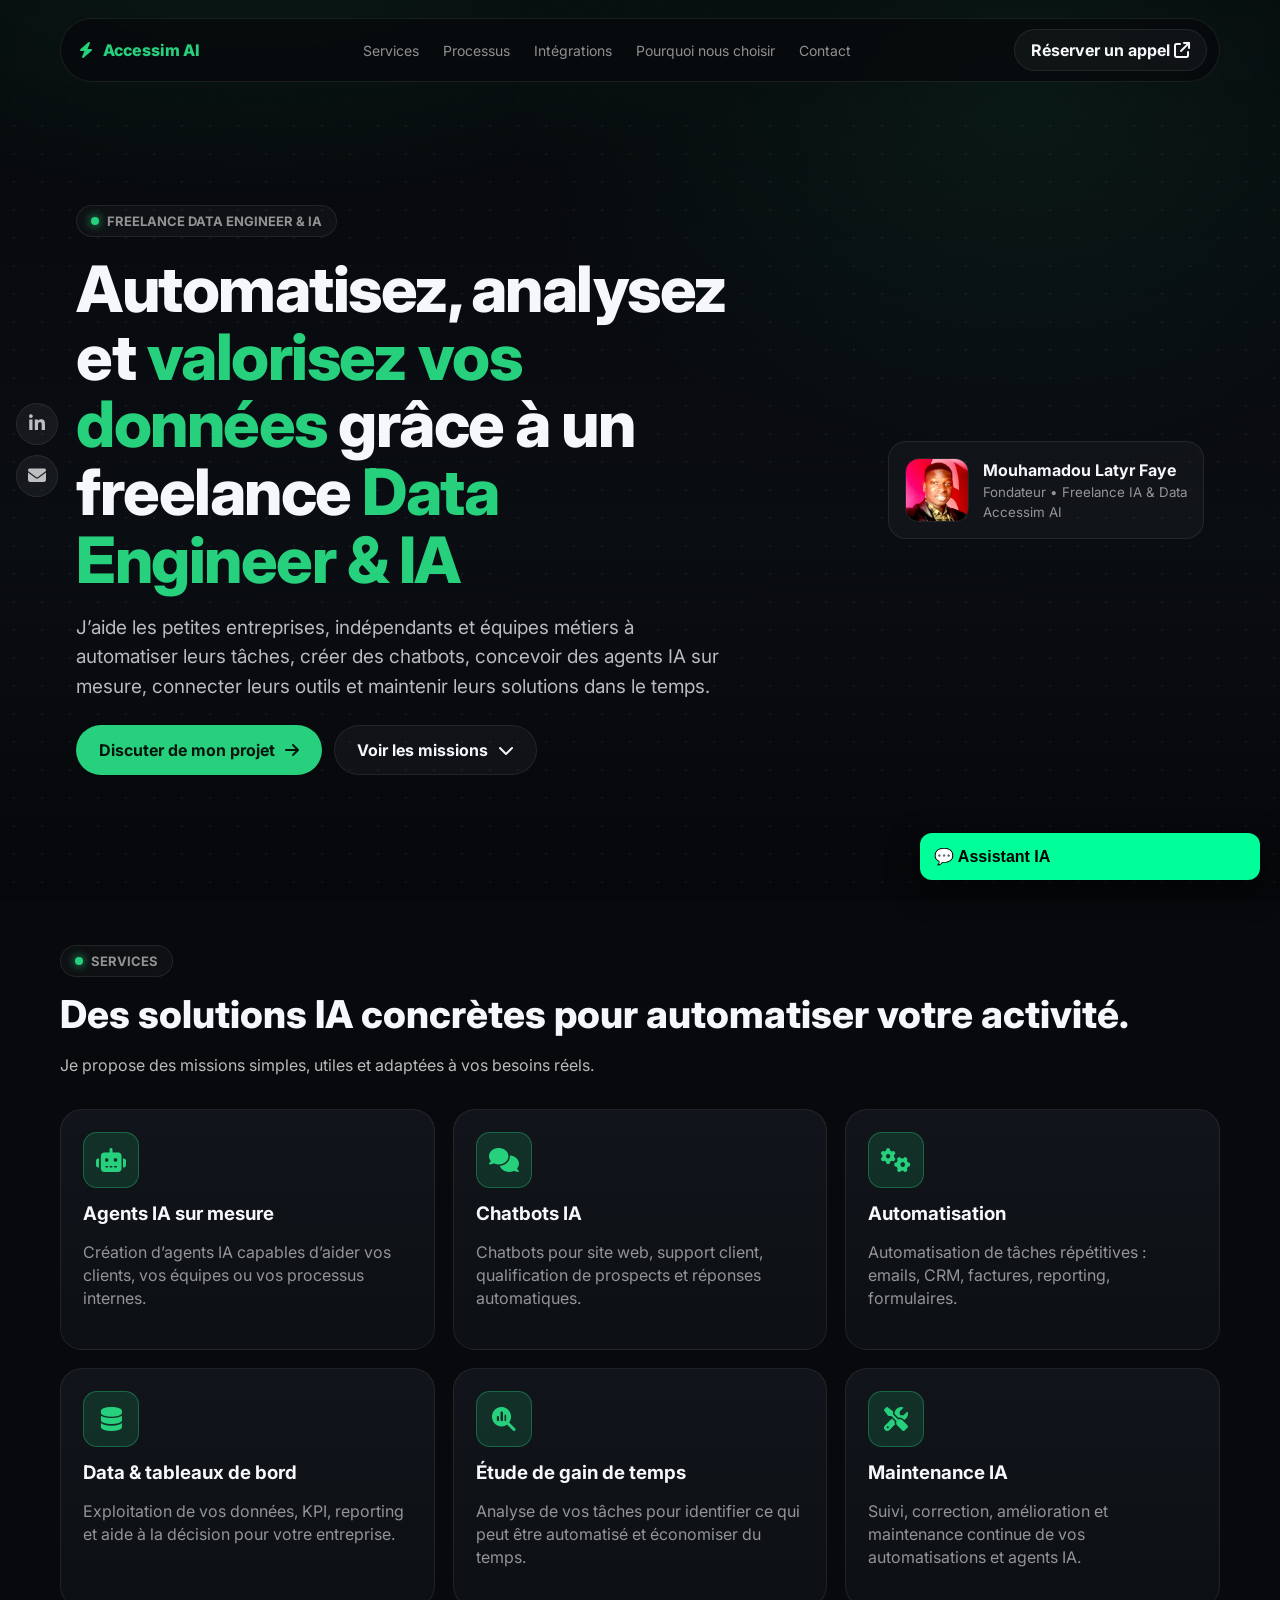
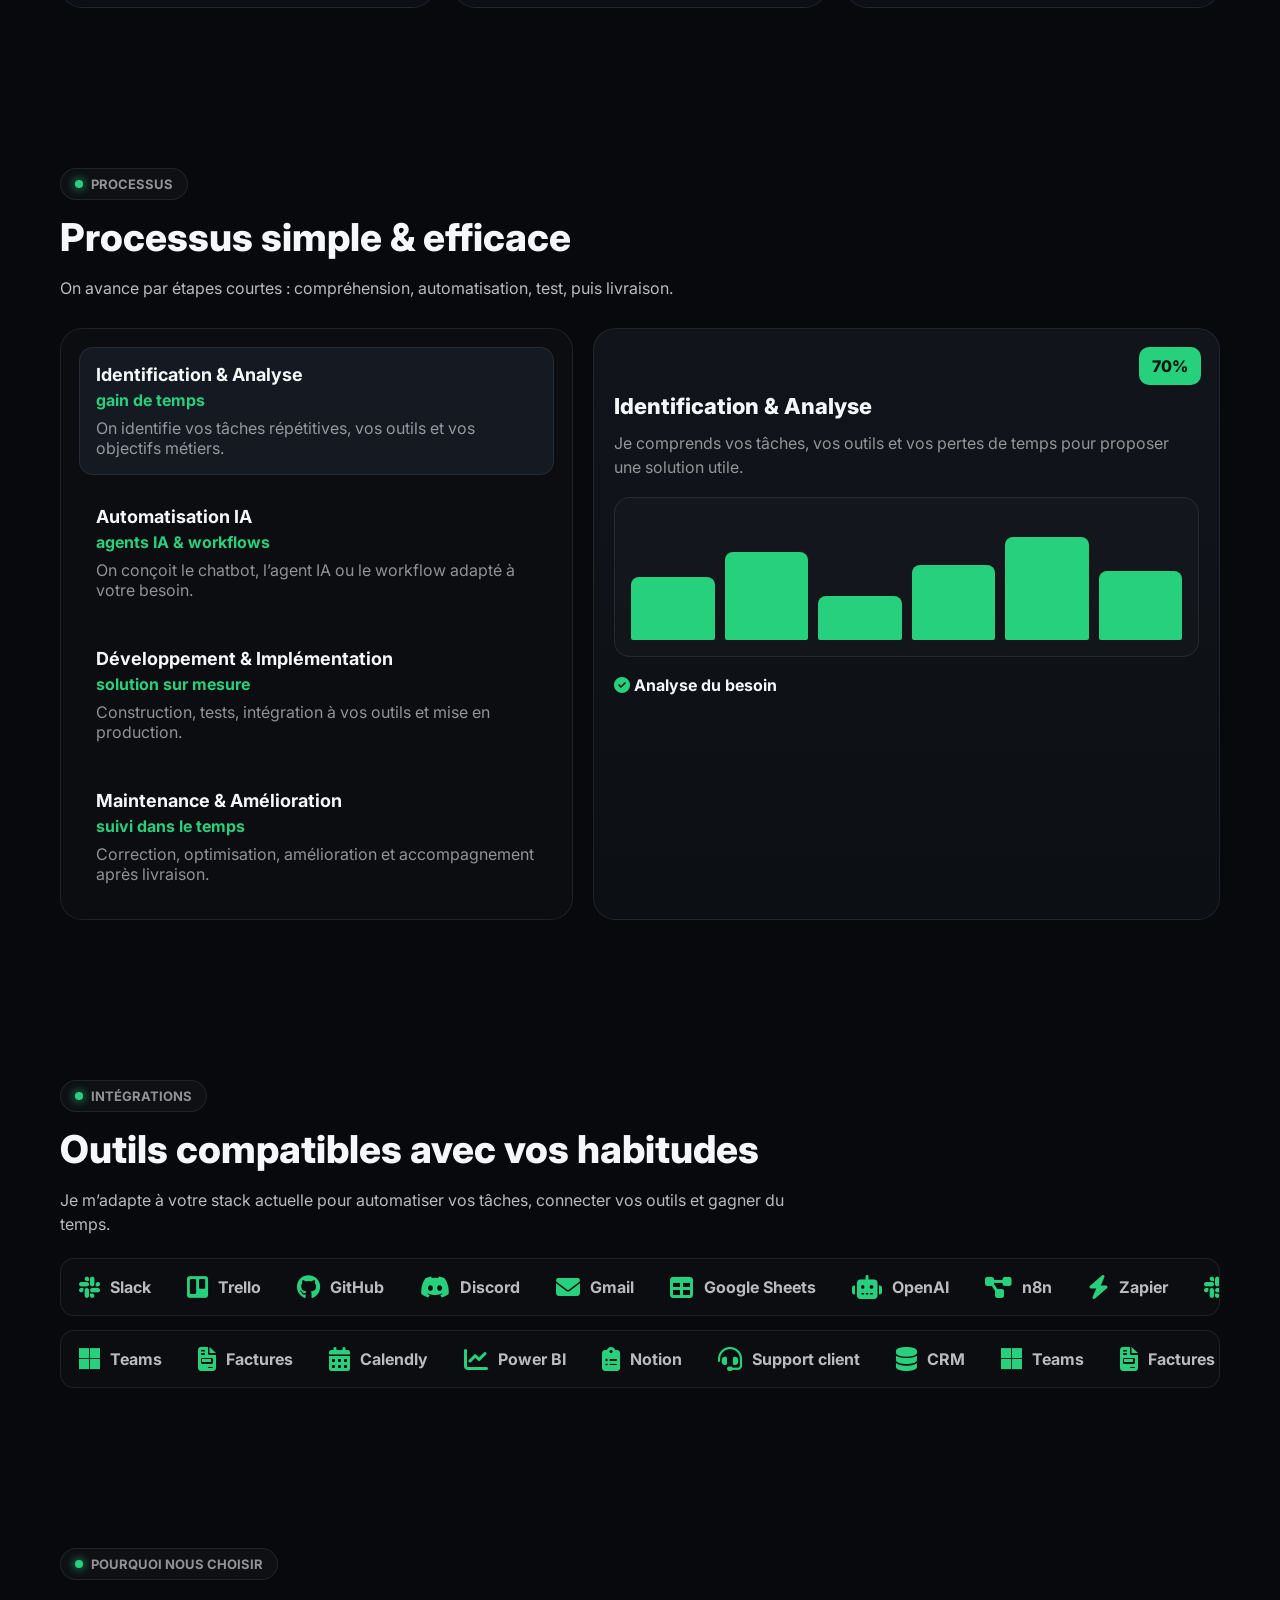
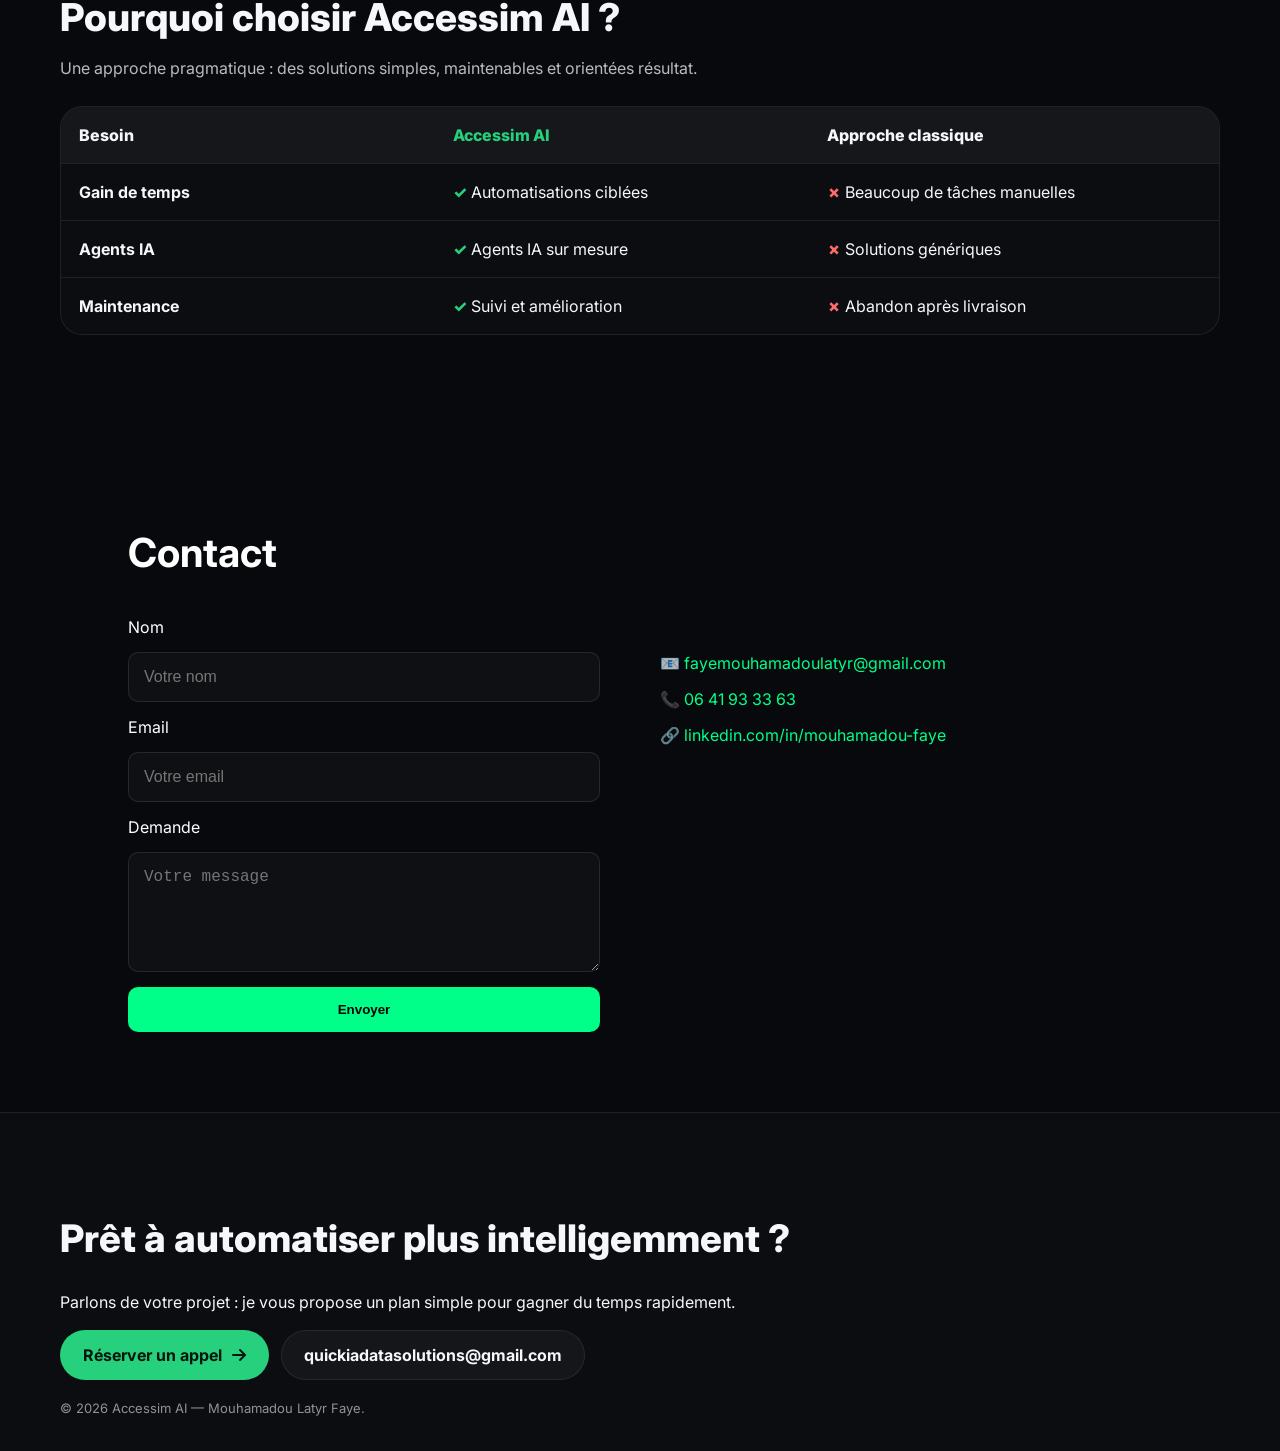
==== index.html @ 4488bffd "fix merci page route" ====
<!DOCTYPE html>
<html lang="fr">
<head>
  <meta charset="UTF-8" />
  <meta name="viewport" content="width=device-width, initial-scale=1.0"/>
  <title>Accessim AI — Freelance Data Engineer & IA</title>

  <link rel="preconnect" href="https://fonts.googleapis.com">
  <link rel="preconnect" href="https://fonts.gstatic.com" crossorigin>
  <link href="https://fonts.googleapis.com/css2?family=Inter:wght@300;400;600;700;800&display=swap" rel="stylesheet">

  <link href="https://cdnjs.cloudflare.com/ajax/libs/font-awesome/6.5.0/css/all.min.css" rel="stylesheet"/>

  <link rel="stylesheet" href="style.css">
</head>

<body>

  <div class="tech-bg"></div>
  <div class="dot-grid"></div>

  <div class="social-rail">
    <a class="social-btn" href="https://www.linkedin.com/company/quick-ia-data-solutions/" target="_blank" title="LinkedIn">
      <i class="fa-brands fa-linkedin-in"></i>
    </a>

    <a class="social-btn" href="mailto:quickiadatasolutions@gmail.com" title="Email">
      <i class="fa-solid fa-envelope"></i>
    </a>
  </div>

  <header>
    <nav class="nav-pill container">
      <div class="brand">
        <i class="fa-solid fa-bolt"></i>
        Accessim AI
      </div>

      <div class="nav-links">
        <a href="#services">Services</a>
        <a href="#process">Processus</a>
        <a href="#integrations">Intégrations</a>
        <a href="#why">Pourquoi nous choisir</a>
        <a href="#contact">Contact</a>
      </div>

      <a class="nav-cta" href="https://calendly.com/fayelatyr61/30min" target="_blank">
        Réserver un appel <i class="fa-solid fa-arrow-up-right-from-square"></i>
      </a>
    </nav>
  </header>

  <section class="hero container" id="top">
    <div class="hero-grid">
      <div>
        <div class="badge">
          <span class="dot"></span>
          Freelance Data Engineer & IA
        </div>

        <h1 class="hero-title reveal">
  Automatisez, analysez et <span class="accent">valorisez vos données</span>
  grâce à un freelance <span class="accent">Data Engineer & IA</span>
</h1>

        <p class="hero-sub reveal">
          J’aide les petites entreprises, indépendants et équipes métiers à automatiser leurs tâches,
          créer des chatbots, concevoir des agents IA sur mesure, connecter leurs outils et maintenir
          leurs solutions dans le temps.
        </p>

        <div class="hero-actions reveal">
          <a class="btn btn-primary" href="https://calendly.com/fayelatyr61/30min" target="_blank">
            Discuter de mon projet <i class="fa-solid fa-arrow-right"></i>
          </a>
          <a class="btn" href="#services">
            Voir les missions <i class="fa-solid fa-chevron-down"></i>
          </a>
        </div>
      </div>

      <div class="profile-card reveal">
        <img src="images/profil.jpg" alt="Photo Mouhamadou Latyr Faye" />
        <div class="profile-meta">
          <b>Mouhamadou Latyr Faye</b>
          <small>Fondateur • Freelance IA & Data</small>
          <small>Accessim AI</small>
        </div>
      </div>
    </div>
  </section>

  <section id="services">
    <div class="container">
      <div class="badge reveal"><span class="dot"></span> Services</div>

      <h2 class="section-title reveal">
        Des solutions IA concrètes pour automatiser votre activité.
      </h2>

      <p class="section-sub reveal">
        Je propose des missions simples, utiles et adaptées à vos besoins réels.
      </p>

      <div class="services-grid">
        <div class="service-card reveal">
          <div class="service-icon"><i class="fa-solid fa-robot"></i></div>
          <h3>Agents IA sur mesure</h3>
          <p>
            Création d’agents IA capables d’aider vos clients, vos équipes ou vos processus internes.
          </p>
        </div>

        <div class="service-card reveal">
          <div class="service-icon"><i class="fa-solid fa-comments"></i></div>
          <h3>Chatbots IA</h3>
          <p>
            Chatbots pour site web, support client, qualification de prospects et réponses automatiques.
          </p>
        </div>

        <div class="service-card reveal">
          <div class="service-icon"><i class="fa-solid fa-gears"></i></div>
          <h3>Automatisation</h3>
          <p>
            Automatisation de tâches répétitives : emails, CRM, factures, reporting, formulaires.
          </p>
        </div>

        <div class="service-card reveal">
          <div class="service-icon"><i class="fa-solid fa-database"></i></div>
          <h3>Data & tableaux de bord</h3>
          <p>
            Exploitation de vos données, KPI, reporting et aide à la décision pour votre entreprise.
          </p>
        </div>

        <div class="service-card reveal">
          <div class="service-icon"><i class="fa-solid fa-magnifying-glass-chart"></i></div>
          <h3>Étude de gain de temps</h3>
          <p>
            Analyse de vos tâches pour identifier ce qui peut être automatisé et économiser du temps.
          </p>
        </div>

        <div class="service-card reveal">
          <div class="service-icon"><i class="fa-solid fa-screwdriver-wrench"></i></div>
          <h3>Maintenance IA</h3>
          <p>
            Suivi, correction, amélioration et maintenance continue de vos automatisations et agents IA.
          </p>
        </div>
      </div>
    </div>
  </section>

  <section id="process">
    <div class="container">
      <div class="badge reveal"><span class="dot"></span> Processus</div>

      <h2 class="section-title reveal">
        Processus simple & efficace
      </h2>

      <p class="section-sub reveal">
        On avance par étapes courtes : compréhension, automatisation, test, puis livraison.
      </p>

      <div class="process-wrap">
        <div class="process-left reveal" id="processSteps">
          <div class="process-step active" data-step="0">
            <h4>Identification & Analyse</h4>
            <div class="mini">gain de temps</div>
            <p>On identifie vos tâches répétitives, vos outils et vos objectifs métiers.</p>
          </div>

          <div class="process-step" data-step="1">
            <h4>Automatisation IA</h4>
            <div class="mini">agents IA & workflows</div>
            <p>On conçoit le chatbot, l’agent IA ou le workflow adapté à votre besoin.</p>
          </div>

          <div class="process-step" data-step="2">
            <h4>Développement & Implémentation</h4>
            <div class="mini">solution sur mesure</div>
            <p>Construction, tests, intégration à vos outils et mise en production.</p>
          </div>

          <div class="process-step" data-step="3">
            <h4>Maintenance & Amélioration</h4>
            <div class="mini">suivi dans le temps</div>
            <p>Correction, optimisation, amélioration et accompagnement après livraison.</p>
          </div>
        </div>

        <div class="process-right reveal">
          <div class="percent" id="percentBadge">70%</div>

          <div class="process-panel active" data-panel="0">
            <div class="panel-title">Identification & Analyse</div>
            <div class="panel-sub">
              Je comprends vos tâches, vos outils et vos pertes de temps pour proposer une solution utile.
            </div>

            <div class="bars">
              <div class="bar" style="--h:50%"></div>
              <div class="bar" style="--h:70%"></div>
              <div class="bar" style="--h:35%"></div>
              <div class="bar" style="--h:60%"></div>
              <div class="bar" style="--h:82%"></div>
              <div class="bar" style="--h:55%"></div>
            </div>

            <b><i class="fa-solid fa-circle-check accent"></i> Analyse du besoin</b>
          </div>

          <div class="process-panel" data-panel="1">
            <div class="panel-title">Automatisation IA</div>
            <div class="panel-sub">
              Création d’un workflow, d’un chatbot ou d’un agent IA adapté à votre entreprise.
            </div>

            <div class="lines">
              <div class="line" style="--w:90%"></div>
              <div class="line" style="--w:75%"></div>
              <div class="line" style="--w:65%"></div>
            </div>

            <b><i class="fa-solid fa-robot accent"></i> Agent IA en conception</b>
          </div>

          <div class="process-panel" data-panel="2">
            <div class="panel-title">Développement & Implémentation</div>
            <div class="panel-sub">
              Mise en place, tests, documentation et prise en main.
            </div>

            <div class="terminal">
              $ déploiement en production...<br>
              ✓ tests validés<br>
              ✓ documentation livrée<br>
              ✓ transfert & prise en main
            </div>

            <b><i class="fa-solid fa-bolt accent"></i> Livraison finale</b>
          </div>

          <div class="process-panel" data-panel="3">
            <div class="panel-title">Maintenance & Amélioration</div>
            <div class="panel-sub">
              Une automatisation doit rester fiable. Je peux assurer le suivi, la correction et l’amélioration.
            </div>

            <div class="terminal">
              ✓ monitoring<br>
              ✓ corrections<br>
              ✓ optimisation IA<br>
              ✓ amélioration continue
            </div>

            <b><i class="fa-solid fa-screwdriver-wrench accent"></i> Support continu</b>
          </div>
        </div>
      </div>
    </div>
  </section>

  <section id="integrations">
    <div class="container">
      <div class="badge reveal"><span class="dot"></span> Intégrations</div>

      <h2 class="section-title reveal">
        Outils compatibles avec vos habitudes
      </h2>

      <p class="section-sub reveal">
        Je m’adapte à votre stack actuelle pour automatiser vos tâches, connecter vos outils et gagner du temps.
      </p>

      <div class="marquee reveal">
        <div class="track">
          <div class="row">
            <div class="logo-pill"><i class="fa-brands fa-slack"></i>Slack</div>
            <div class="logo-pill"><i class="fa-brands fa-trello"></i>Trello</div>
            <div class="logo-pill"><i class="fa-brands fa-github"></i>GitHub</div>
            <div class="logo-pill"><i class="fa-brands fa-discord"></i>Discord</div>
            <div class="logo-pill"><i class="fa-solid fa-envelope"></i>Gmail</div>
            <div class="logo-pill"><i class="fa-solid fa-table"></i>Google Sheets</div>
            <div class="logo-pill"><i class="fa-solid fa-robot"></i>OpenAI</div>
            <div class="logo-pill"><i class="fa-solid fa-diagram-project"></i>n8n</div>
            <div class="logo-pill"><i class="fa-solid fa-bolt"></i>Zapier</div>

            <div class="logo-pill"><i class="fa-brands fa-slack"></i>Slack</div>
            <div class="logo-pill"><i class="fa-brands fa-trello"></i>Trello</div>
            <div class="logo-pill"><i class="fa-brands fa-github"></i>GitHub</div>
            <div class="logo-pill"><i class="fa-brands fa-discord"></i>Discord</div>
            <div class="logo-pill"><i class="fa-solid fa-envelope"></i>Gmail</div>
            <div class="logo-pill"><i class="fa-solid fa-table"></i>Google Sheets</div>
            <div class="logo-pill"><i class="fa-solid fa-robot"></i>OpenAI</div>
            <div class="logo-pill"><i class="fa-solid fa-diagram-project"></i>n8n</div>
            <div class="logo-pill"><i class="fa-solid fa-bolt"></i>Zapier</div>
          </div>
        </div>

        <div class="track reverse">
          <div class="row">
            <div class="logo-pill"><i class="fa-brands fa-microsoft"></i>Teams</div>
            <div class="logo-pill"><i class="fa-solid fa-file-invoice"></i>Factures</div>
            <div class="logo-pill"><i class="fa-solid fa-calendar-days"></i>Calendly</div>
            <div class="logo-pill"><i class="fa-solid fa-chart-line"></i>Power BI</div>
            <div class="logo-pill"><i class="fa-solid fa-clipboard-list"></i>Notion</div>
            <div class="logo-pill"><i class="fa-solid fa-headset"></i>Support client</div>
            <div class="logo-pill"><i class="fa-solid fa-database"></i>CRM</div>

            <div class="logo-pill"><i class="fa-brands fa-microsoft"></i>Teams</div>
            <div class="logo-pill"><i class="fa-solid fa-file-invoice"></i>Factures</div>
            <div class="logo-pill"><i class="fa-solid fa-calendar-days"></i>Calendly</div>
            <div class="logo-pill"><i class="fa-solid fa-chart-line"></i>Power BI</div>
            <div class="logo-pill"><i class="fa-solid fa-clipboard-list"></i>Notion</div>
            <div class="logo-pill"><i class="fa-solid fa-headset"></i>Support client</div>
            <div class="logo-pill"><i class="fa-solid fa-database"></i>CRM</div>
          </div>
        </div>
      </div>
    </div>
  </section>

  <section id="why">
    <div class="container">
      <div class="badge reveal"><span class="dot"></span> Pourquoi nous choisir</div>

      <h2 class="section-title reveal">
        Pourquoi choisir Accessim AI ?
      </h2>

      <p class="section-sub reveal">
        Une approche pragmatique : des solutions simples, maintenables et orientées résultat.
      </p>

      <div class="compare reveal">
        <div class="row head">
          <div class="cell">Besoin</div>
          <div class="cell" style="color:var(--accent)">Accessim AI</div>
          <div class="cell">Approche classique</div>
        </div>

        <div class="row">
          <div class="cell"><b>Gain de temps</b></div>
          <div class="cell"><span class="tick">✓</span> Automatisations ciblées</div>
          <div class="cell"><span class="cross">✗</span> Beaucoup de tâches manuelles</div>
        </div>

        <div class="row">
          <div class="cell"><b>Agents IA</b></div>
          <div class="cell"><span class="tick">✓</span> Agents IA sur mesure</div>
          <div class="cell"><span class="cross">✗</span> Solutions génériques</div>
        </div>

        <div class="row">
          <div class="cell"><b>Maintenance</b></div>
          <div class="cell"><span class="tick">✓</span> Suivi et amélioration</div>
          <div class="cell"><span class="cross">✗</span> Abandon après livraison</div>
        </div>
      </div>
    </div>
  </section>



  <section class="contact-section">
  <h2>Contact</h2>

  <div class="contact-container">
    
    <!-- FORMULAIRE -->
    <form name="contact" method="POST" data-netlify="true" action="/merci/" class="contact-form">
  <input type="hidden" name="form-name" value="contact">

  <label>Nom</label>
  <input type="text" name="name" placeholder="Votre nom" required>

  <label>Email</label>
  <input type="email" name="email" placeholder="Votre email" required>

  <label>Demande</label>
  <textarea name="message" placeholder="Votre message" required></textarea>

  <button type="submit">Envoyer</button>
</form>

    <!-- INFOS -->
    <div class="contact-info">

  <p>📧 
    <a href="mailto:fayemouhamadoulatyr@gmail.com">
      fayemouhamadoulatyr@gmail.com
    </a>
  </p>

  <p>📞 
    <a href="tel:+33641933363">
      06 41 93 33 63
    </a>
  </p>

  <p>🔗 
    <a href="https://linkedin.com/in/mouhamadou-faye" target="_blank">
      linkedin.com/in/mouhamadou-faye
    </a>
  </p>

</div>

  </div>
</section>

  <footer id="contact">
    <div class="container footer-grid">
      <div>
        <h2 class="footer-title">
          Prêt à automatiser plus intelligemment ?
        </h2>

        <p>
          Parlons de votre projet : je vous propose un plan simple pour gagner du temps rapidement.
        </p>

        <div class="footer-cta">
          <a class="btn btn-primary" href="https://calendly.com/fayelatyr61/30min" target="_blank">
            Réserver un appel <i class="fa-solid fa-arrow-right"></i>
          </a>
          <a class="btn" href="mailto:quickiadatasolutions@gmail.com">
            quickiadatasolutions@gmail.com
          </a>
        </div>

        <div class="tiny">
          © <span id="year"></span> Accessim AI — Mouhamadou Latyr Faye.
        </div>
      </div>
    </div>
  </footer>

<div id="chatbot" class="closed">
  <div id="chat-header" onclick="toggleChat()">💬 Assistant IA</div>

  <div id="chat-body">
    <div id="chat-messages"></div>

    <div id="chat-input">
      <input type="text" id="message" placeholder="Écrivez votre message..." />
      <button onclick="envoyer()">Envoyer</button>
    </div>
  </div>
</div>


<!-- NETLIFY FORM DETECTION -->
<form name="contact" data-netlify="true" hidden>
  <input type="text" name="name" />
  <input type="email" name="email" />
  <textarea name="message"></textarea>
</form>



  <script src="script.js"></script>


</body>
</html>
---- style.css ----
:root {
  --bg: #07090c;
  --bg-soft: #0c0f14;
  --card: #11151b;
  --card-soft: #151a22;
  --stroke: rgba(255,255,255,.08);
  --text: #f5f7fb;
  --muted: rgba(255,255,255,.72);
  --muted-2: rgba(255,255,255,.55);
  --accent: #26d07c;
  --accent-soft: rgba(38,208,124,.15);
  --radius-xl: 22px;
  --radius-lg: 16px;
  --radius-md: 12px;
  --maxw: 1160px;
}

* {
  box-sizing: border-box;
}

body {
  margin: 0;
  font-family: Inter, system-ui, -apple-system, Segoe UI, Roboto, Arial, sans-serif;
  color: var(--text);
  background: var(--bg);
  overflow-x: hidden;
}

a {
  color: inherit;
  text-decoration: none;
}

.tech-bg {
  position: fixed;
  inset: 0;
  z-index: -2;
  background:
    radial-gradient(1000px 500px at 20% -10%, rgba(38,208,124,.10), transparent 60%),
    radial-gradient(800px 600px at 80% 10%, rgba(38,208,124,.08), transparent 65%),
    linear-gradient(180deg, #06080b 0%, #0a0d12 60%, #05070a 100%);
}

.dot-grid {
  position: fixed;
  inset: 0;
  z-index: -1;
  opacity: .35;
  background-image: radial-gradient(rgba(255,255,255,.14) 1px, transparent 1px);
  background-size: 28px 28px;
  animation: gridMove 18s linear infinite;
}

@keyframes gridMove {
  0% { background-position: 0 0; }
  100% { background-position: 140px 140px; }
}

.container {
  max-width: var(--maxw);
  margin: 0 auto;
}

header {
  position: sticky;
  top: 0;
  z-index: 50;
  padding: 18px 14px;
  backdrop-filter: blur(8px);
}

.nav-pill {
  background: rgba(7,9,12,.8);
  border: 1px solid var(--stroke);
  border-radius: 999px;
  display: flex;
  align-items: center;
  justify-content: space-between;
  padding: 10px 12px 10px 18px;
}

.brand {
  font-weight: 800;
  display: flex;
  align-items: center;
  gap: 10px;
  color: var(--accent);
}

.nav-links {
  display: flex;
  gap: 24px;
  font-size: 14px;
  color: var(--muted-2);
}

.nav-links a:hover {
  color: var(--text);
}

.nav-cta {
  padding: 10px 16px;
  border-radius: 999px;
  background: rgba(255,255,255,.04);
  border: 1px solid var(--stroke);
  font-weight: 700;
}

.social-rail {
  position: fixed;
  left: 16px;
  top: 50%;
  transform: translateY(-50%);
  display: grid;
  gap: 10px;
  z-index: 40;
}

.social-btn {
  width: 42px;
  height: 42px;
  display: grid;
  place-items: center;
  border-radius: 999px;
  background: rgba(255,255,255,.05);
  border: 1px solid var(--stroke);
  color: var(--muted);
  font-size: 18px;
}

section {
  padding: 80px 16px;
}

.badge {
  display: inline-flex;
  align-items: center;
  gap: 8px;
  padding: 7px 14px;
  border-radius: 999px;
  border: 1px solid var(--stroke);
  background: rgba(255,255,255,.03);
  color: var(--muted-2);
  font-size: 13px;
  text-transform: uppercase;
  font-weight: 700;
}

.badge .dot {
  width: 8px;
  height: 8px;
  border-radius: 50%;
  background: var(--accent);
  box-shadow: 0 0 10px var(--accent);
}

.hero {
  padding-top: 95px;
  min-height: 85vh;
  display: grid;
  place-items: center;
}

.hero-grid {
  display: grid;
  grid-template-columns: 1.2fr .8fr;
  gap: 40px;
  align-items: center;
}

.hero-title {
  font-size: clamp(42px, 5vw, 76px);
  line-height: 1.06;
  font-weight: 800;
  letter-spacing: -1.5px;
  margin: 18px 0;
}

.accent {
  color: var(--accent);
}

.hero-sub {
  font-size: 19px;
  color: var(--muted);
  max-width: 780px;
  line-height: 1.55;
}

.hero-actions {
  display: flex;
  gap: 12px;
  flex-wrap: wrap;
  margin-top: 24px;
}

.btn {
  display: inline-flex;
  align-items: center;
  gap: 10px;
  border-radius: 999px;
  padding: 14px 22px;
  border: 1px solid var(--stroke);
  background: rgba(255,255,255,.04);
  color: var(--text);
  font-weight: 700;
  transition: .2s;
}

.btn:hover {
  transform: translateY(-1px);
}

.btn-primary {
  background: var(--accent);
  color: #05150d;
  border-color: transparent;
}

.profile-card {
  background: rgba(255,255,255,.03);
  border: 1px solid var(--stroke);
  border-radius: 18px;
  padding: 16px;
  display: flex;
  align-items: center;
  gap: 14px;
  max-width: 420px;
  margin-left: auto;
}

.profile-card img {
  width: 64px;
  height: 64px;
  border-radius: 14px;
  object-fit: cover;
  border: 1px solid var(--stroke);
}

.profile-meta small {
  color: var(--muted-2);
  display: block;
  margin-top: 4px;
}

.section-title {
  font-size: clamp(28px, 3vw, 42px);
  font-weight: 800;
  margin: 14px 0;
}

.section-sub {
  color: var(--muted);
  max-width: 760px;
  line-height: 1.5;
}

.services-grid {
  display: grid;
  grid-template-columns: repeat(3, 1fr);
  gap: 18px;
  margin-top: 32px;
}

.service-card {
  background: linear-gradient(180deg, var(--card), #0c0f13);
  border: 1px solid var(--stroke);
  border-radius: var(--radius-xl);
  padding: 22px;
  min-height: 210px;
  transition: .25s;
}

.service-card:hover {
  transform: translateY(-4px);
  border-color: rgba(38,208,124,.35);
}

.service-icon {
  width: 56px;
  height: 56px;
  border-radius: 14px;
  display: grid;
  place-items: center;
  background: var(--accent-soft);
  color: var(--accent);
  font-size: 24px;
  border: 1px solid rgba(38,208,124,.35);
  margin-bottom: 14px;
}

.service-card h3 {
  margin: 0 0 10px;
}

.service-card p {
  color: var(--muted-2);
  line-height: 1.45;
}

.process-wrap {
  margin-top: 28px;
  display: grid;
  grid-template-columns: .9fr 1.1fr;
  gap: 20px;
}

.process-left {
  background: rgba(255,255,255,.02);
  border: 1px solid var(--stroke);
  border-radius: var(--radius-xl);
  padding: 18px;
  display: grid;
  gap: 14px;
}

.process-step {
  padding: 16px;
  border-radius: 14px;
  border: 1px solid transparent;
  cursor: pointer;
}

.process-step.active {
  background: var(--card-soft);
  border-color: var(--stroke);
}

.process-step h4 {
  margin: 0;
  font-size: 18px;
}

.process-step .mini {
  color: var(--accent);
  font-weight: 700;
  margin-top: 5px;
}

.process-step p {
  color: var(--muted-2);
  margin: 8px 0 0;
}

.process-right {
  background: linear-gradient(180deg, var(--card), #0c0f13);
  border: 1px solid var(--stroke);
  border-radius: var(--radius-xl);
  padding: 20px;
  position: relative;
  min-height: 330px;
}

.percent {
  position: absolute;
  right: 18px;
  top: 18px;
  background: var(--accent);
  color: #05150d;
  padding: 9px 13px;
  border-radius: 10px;
  font-weight: 800;
}

.process-panel {
  display: none;
  padding-top: 44px;
}

.process-panel.active {
  display: block;
}

.panel-title {
  font-size: 22px;
  font-weight: 800;
  margin-bottom: 12px;
}

.panel-sub {
  color: var(--muted-2);
  line-height: 1.5;
}

.bars {
  display: grid;
  grid-auto-flow: column;
  grid-auto-columns: 1fr;
  gap: 10px;
  align-items: end;
  height: 160px;
  margin: 18px 0;
  background: rgba(255,255,255,.02);
  border: 1px solid var(--stroke);
  border-radius: 16px;
  padding: 16px;
}

.bar {
  background: var(--accent);
  border-radius: 8px 8px 2px 2px;
  height: var(--h);
}

.lines {
  display: grid;
  gap: 12px;
  margin: 18px 0;
}

.line {
  height: 10px;
  border-radius: 999px;
  background: rgba(255,255,255,.08);
  overflow: hidden;
}

.line::after {
  content: "";
  display: block;
  height: 100%;
  width: var(--w);
  background: var(--accent);
}

.terminal {
  margin-top: 18px;
  background: #050607;
  border: 1px solid var(--stroke);
  border-radius: 12px;
  padding: 16px;
  font-family: monospace;
  color: #9ae6b4;
  line-height: 1.6;
}

.marquee {
  margin-top: 22px;
  display: grid;
  gap: 14px;
  overflow: hidden;
}

.track {
  border: 1px solid var(--stroke);
  background: rgba(255,255,255,.02);
  border-radius: 14px;
  overflow: hidden;
  padding: 16px 0;
}

.track .row {
  display: flex;
  gap: 36px;
  width: max-content;
  padding: 0 18px;
  animation: scrollLeft 22s linear infinite;
}

.track.reverse .row {
  animation: scrollRight 22s linear infinite;
}

.logo-pill {
  display: flex;
  align-items: center;
  gap: 10px;
  color: var(--muted);
  font-weight: 700;
  font-size: 16px;
  white-space: nowrap;
}

.logo-pill i {
  color: var(--accent);
  font-size: 24px;
}

@keyframes scrollLeft {
  from { transform: translateX(0); }
  to { transform: translateX(-50%); }
}

@keyframes scrollRight {
  from { transform: translateX(-50%); }
  to { transform: translateX(0); }
}

.compare {
  margin-top: 26px;
  border: 1px solid var(--stroke);
  background: rgba(255,255,255,.02);
  border-radius: var(--radius-xl);
  overflow: hidden;
}

.compare .row {
  display: grid;
  grid-template-columns: 1fr 1fr 1fr;
  padding: 18px;
  border-top: 1px solid var(--stroke);
}

.compare .row.head {
  background: rgba(255,255,255,.04);
  border-top: none;
  font-weight: 800;
}

.tick {
  color: var(--accent);
  font-weight: 800;
}

.cross {
  color: #ff6b6b;
  font-weight: 800;
}

footer {
  padding: 70px 16px 35px;
  border-top: 1px solid var(--stroke);
  background: rgba(255,255,255,.02);
}

.footer-grid {
  display: grid;
  grid-template-columns: 1fr;
}

.footer-title {
  font-size: clamp(26px, 3vw, 38px);
  font-weight: 800;
}

.footer-cta {
  display: flex;
  gap: 12px;
  flex-wrap: wrap;
  margin-top: 18px;
}

.tiny {
  color: var(--muted-2);
  font-size: 13px;
  margin-top: 20px;
}

.reveal {
  opacity: 0;
  transform: translateY(12px);
  transition: .6s ease;
}

.reveal.show {
  opacity: 1;
  transform: translateY(0);
}

@media (max-width: 980px) {
  .hero-grid,
  .process-wrap {
    grid-template-columns: 1fr;
  }

  .services-grid {
    grid-template-columns: 1fr;
  }

  .nav-links {
    display: none;
  }

  .profile-card {
    margin-left: 0;
  }
}




#chatbot {
  position: fixed;
  bottom: 20px;
  right: 20px;
  width: 340px;
  background: #111;
  border-radius: 12px;
  color: white;
  font-family: Arial, sans-serif;
  box-shadow: 0 10px 30px rgba(0,0,0,0.5);
  z-index: 9999;
  overflow: hidden;
}

#chat-header {
  padding: 14px;
  background: #00ff99;
  color: black;
  font-weight: bold;
  cursor: pointer;
}

#chat-body {
  display: block;
}

#chat-messages {
  height: 300px;
  overflow-y: auto;
  padding: 12px;
  display: flex;
  flex-direction: column;
  gap: 10px;
}

.message {
  max-width: 80%;
  padding: 10px 12px;
  border-radius: 14px;
  line-height: 1.4;
  font-size: 14px;
}

.message-client {
  align-self: flex-start;
  background: #1d4ed8;
  color: white;
  border-bottom-left-radius: 4px;
}

.message-agent {
  align-self: flex-end;
  background: #26d07c;
  color: #06120b;
  border-bottom-right-radius: 4px;
}

#chat-input {
  display: flex;
  border-top: 1px solid rgba(255,255,255,0.1);
}

#chat-input input {
  flex: 1;
  padding: 12px;
  border: none;
  outline: none;
  font-size: 14px;
}

#chat-input button {
  background: #00ff99;
  border: none;
  padding: 12px;
  cursor: pointer;
  font-weight: bold;
}

#chatbot.closed #chat-body {
  display: none;
}




/* SECTION CONTACT */
.contact-section {
  padding: 80px 10%;
  color: white;
}

/* TITRE */
.contact-section h2 {
  font-size: 2.5rem;
  margin-bottom: 40px;
}

/* CONTAINER */
.contact-container {
  display: flex;
  gap: 40px;
  flex-wrap: wrap;
}

/* FORMULAIRE */
.contact-form {
  flex: 1;
  display: flex;
  flex-direction: column;
  gap: 15px;
}

/* INPUTS */
.contact-form input,
.contact-form textarea {
  padding: 15px;
  border-radius: 10px;
  border: 1px solid rgba(255,255,255,0.1);
  background: rgba(255,255,255,0.03);
  color: white;
  font-size: 1rem;
}

/* TEXTAREA */
.contact-form textarea {
  min-height: 120px;
}

/* BOUTON VERT */
.contact-form button {
  background: #00ff88;
  color: black;
  padding: 15px;
  border: none;
  border-radius: 10px;
  font-weight: bold;
  cursor: pointer;
  transition: 0.3s;
}

/* HOVER */
.contact-form button:hover {
  background: #00cc6a;
}

/* INFOS DROITE */
.contact-info {
  flex: 1;
  padding: 20px;
  color: rgba(255,255,255,0.7);
}

.contact-info p {
  margin-bottom: 15px;
}

.contact-info a {
  color: #00ff88;
  text-decoration: none;
  transition: 0.3s;
}

.contact-info a:hover {
  color: #00cc6a;
  text-decoration: underline;
}
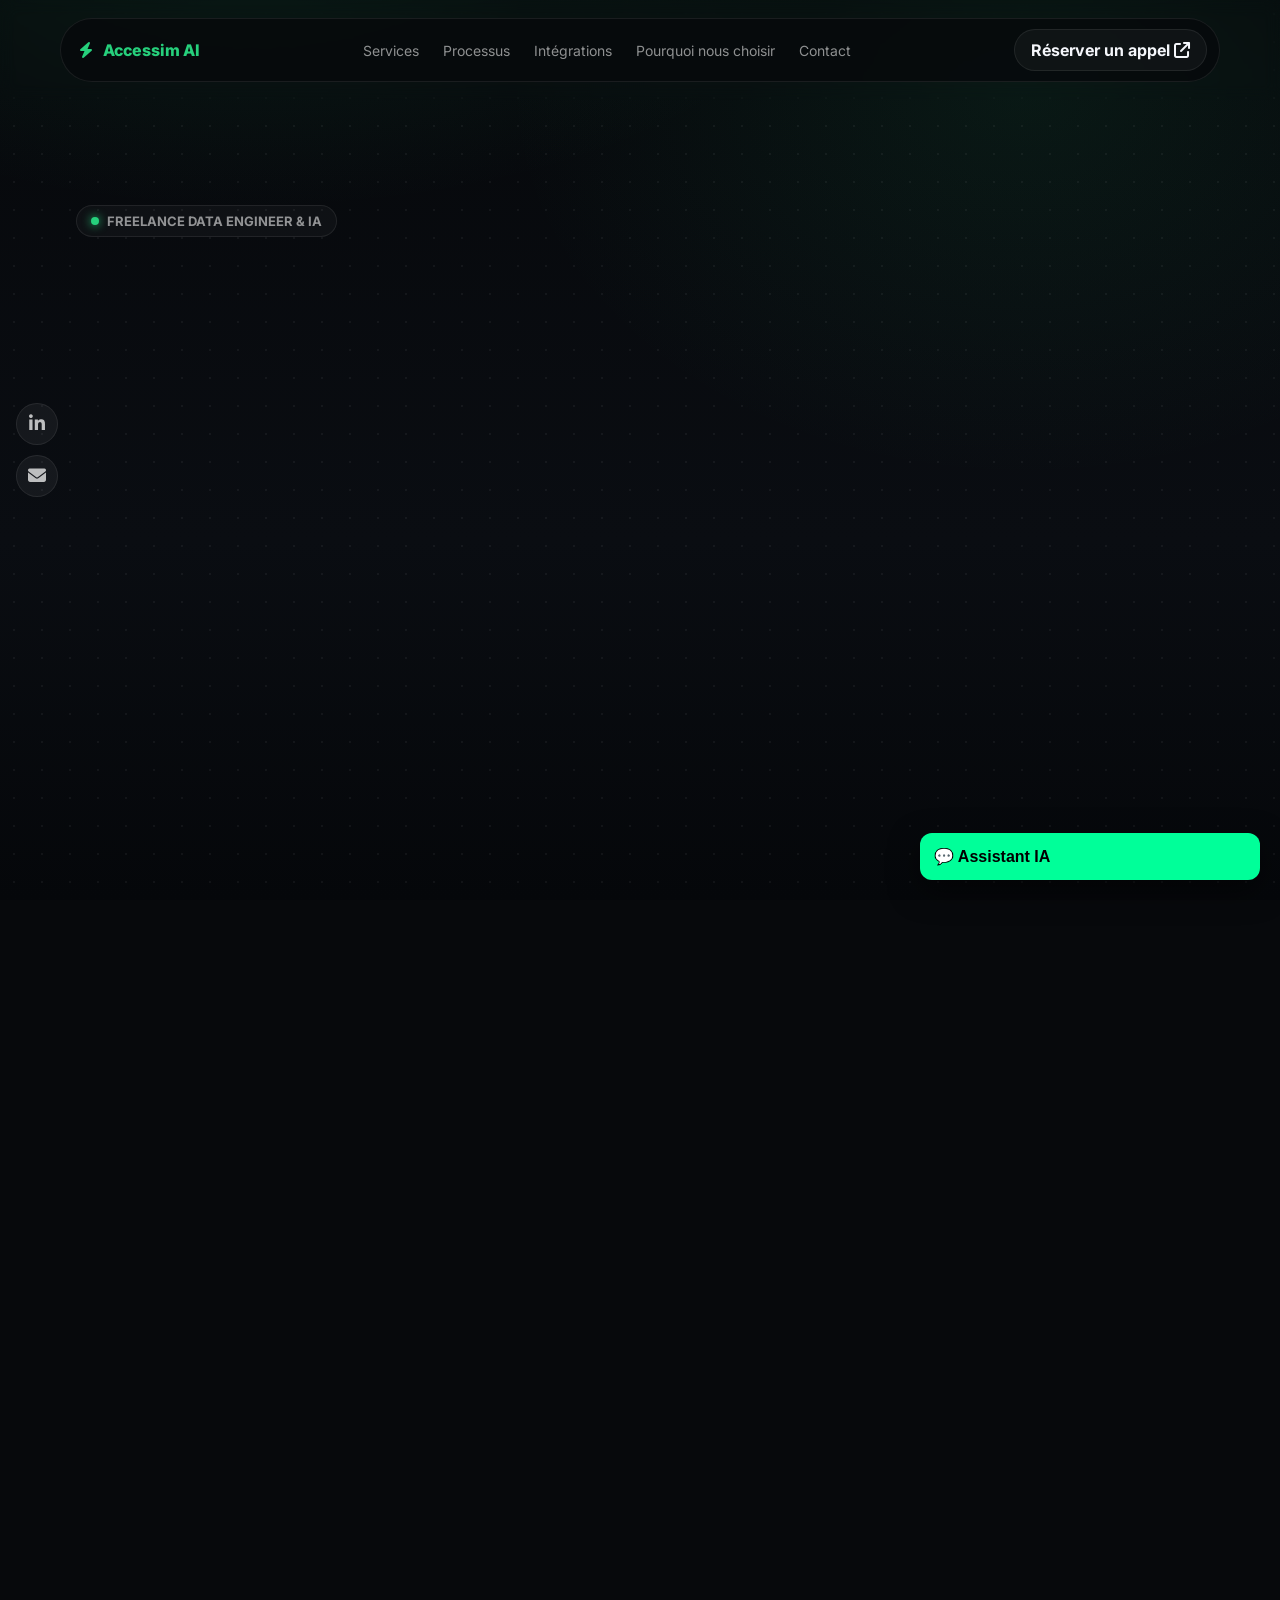
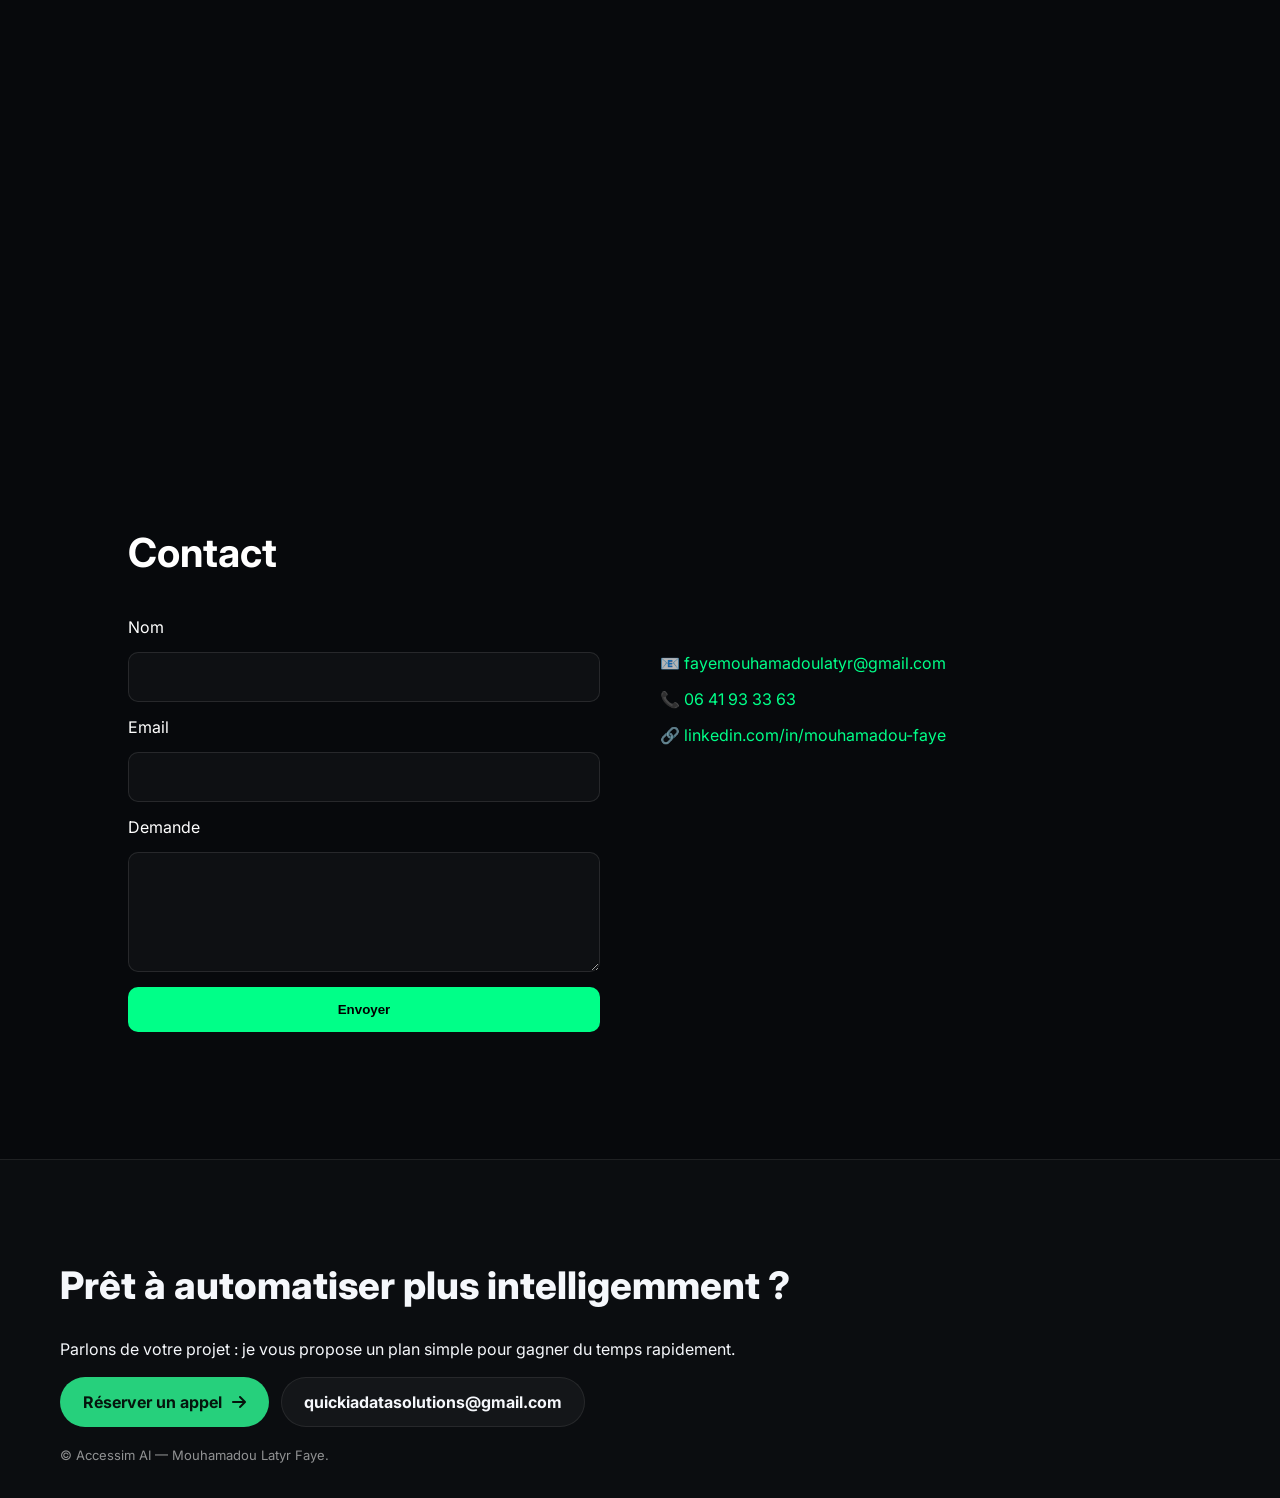
==== commit 5378d0ba: "fix contact form no redirect" ====
--- a/index.html
+++ b/index.html
@@ -373,19 +373,21 @@
   <div class="contact-container">
     
     <!-- FORMULAIRE -->
-    <form name="contact" method="POST" data-netlify="true" action="/merci/" class="contact-form">
+   <form name="contact" method="POST" data-netlify="true" class="contact-form" id="contactForm">
   <input type="hidden" name="form-name" value="contact">
 
   <label>Nom</label>
-  <input type="text" name="name" placeholder="Votre nom" required>
+  <input type="text" name="name" required>
 
   <label>Email</label>
-  <input type="email" name="email" placeholder="Votre email" required>
+  <input type="email" name="email" required>
 
   <label>Demande</label>
-  <textarea name="message" placeholder="Votre message" required></textarea>
+  <textarea name="message" required></textarea>
 
   <button type="submit">Envoyer</button>
+
+  <p id="formMessage"></p>
 </form>
 
     <!-- INFOS -->
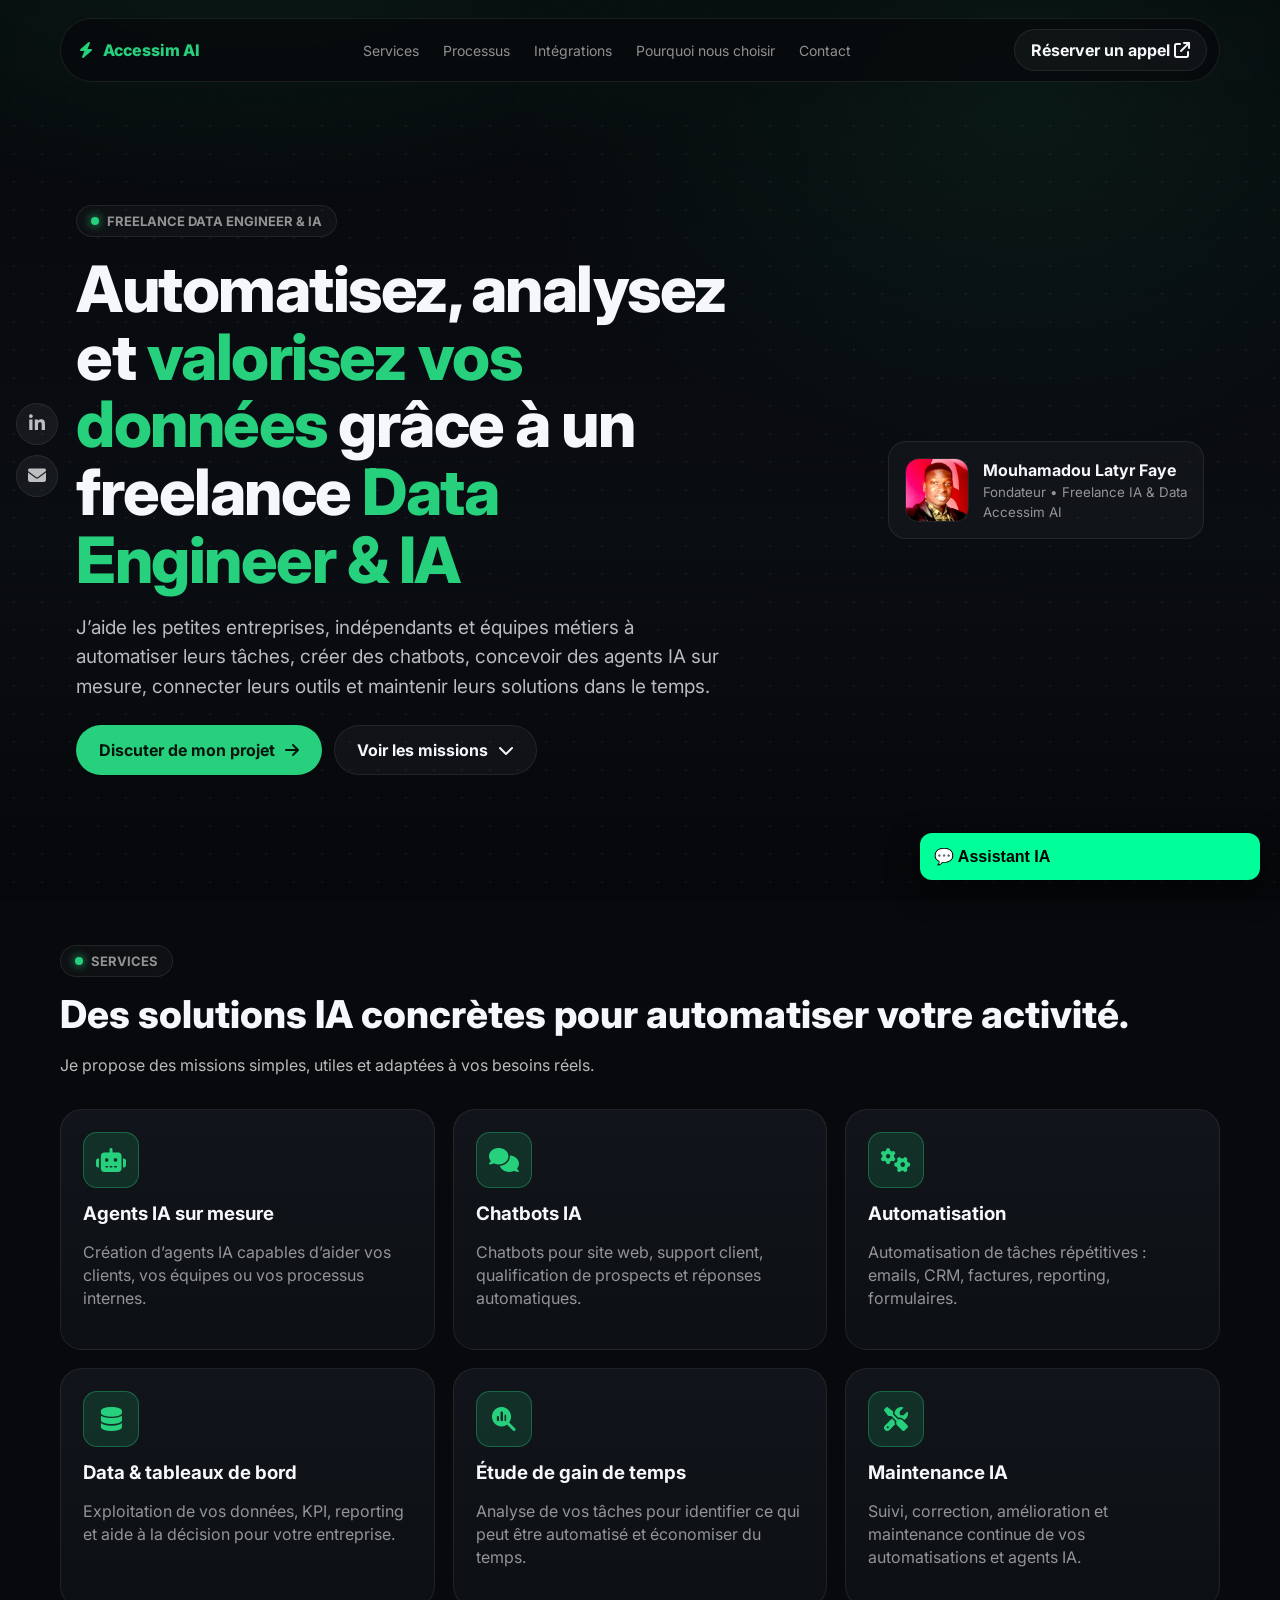
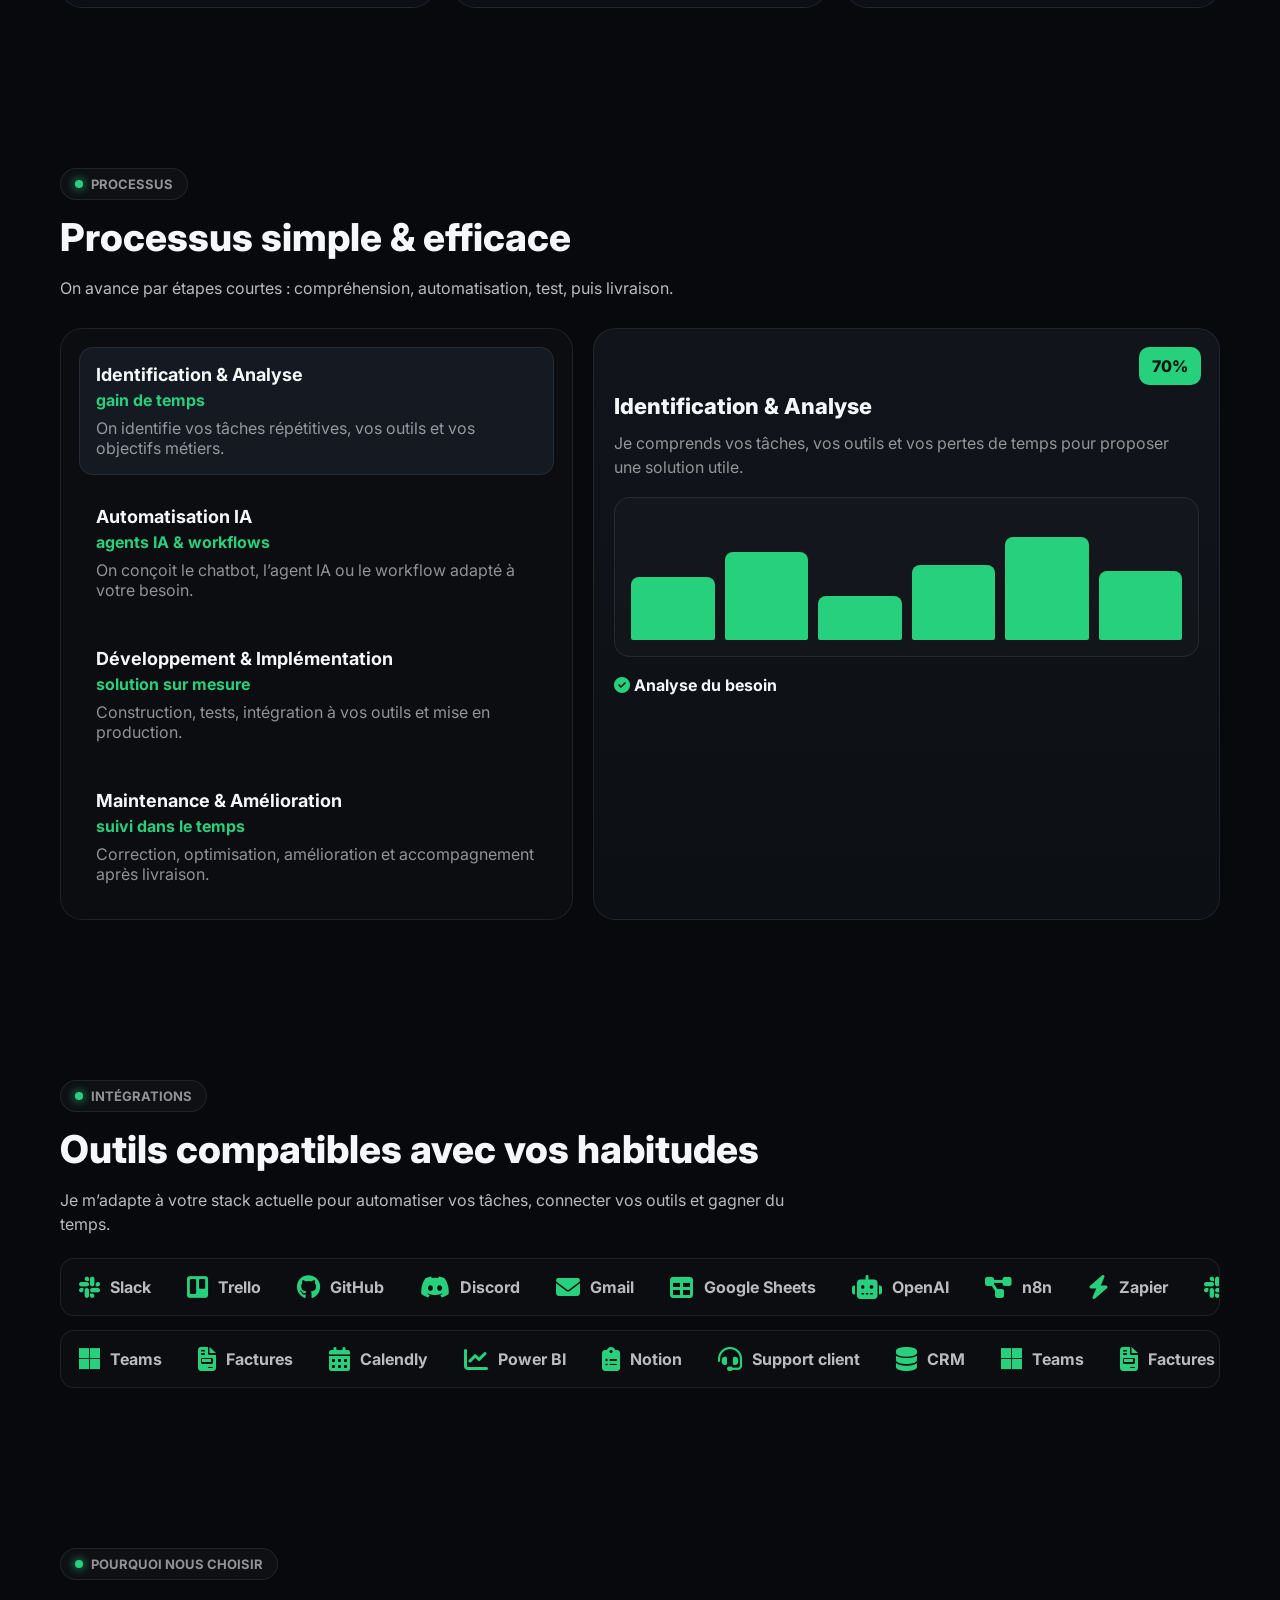
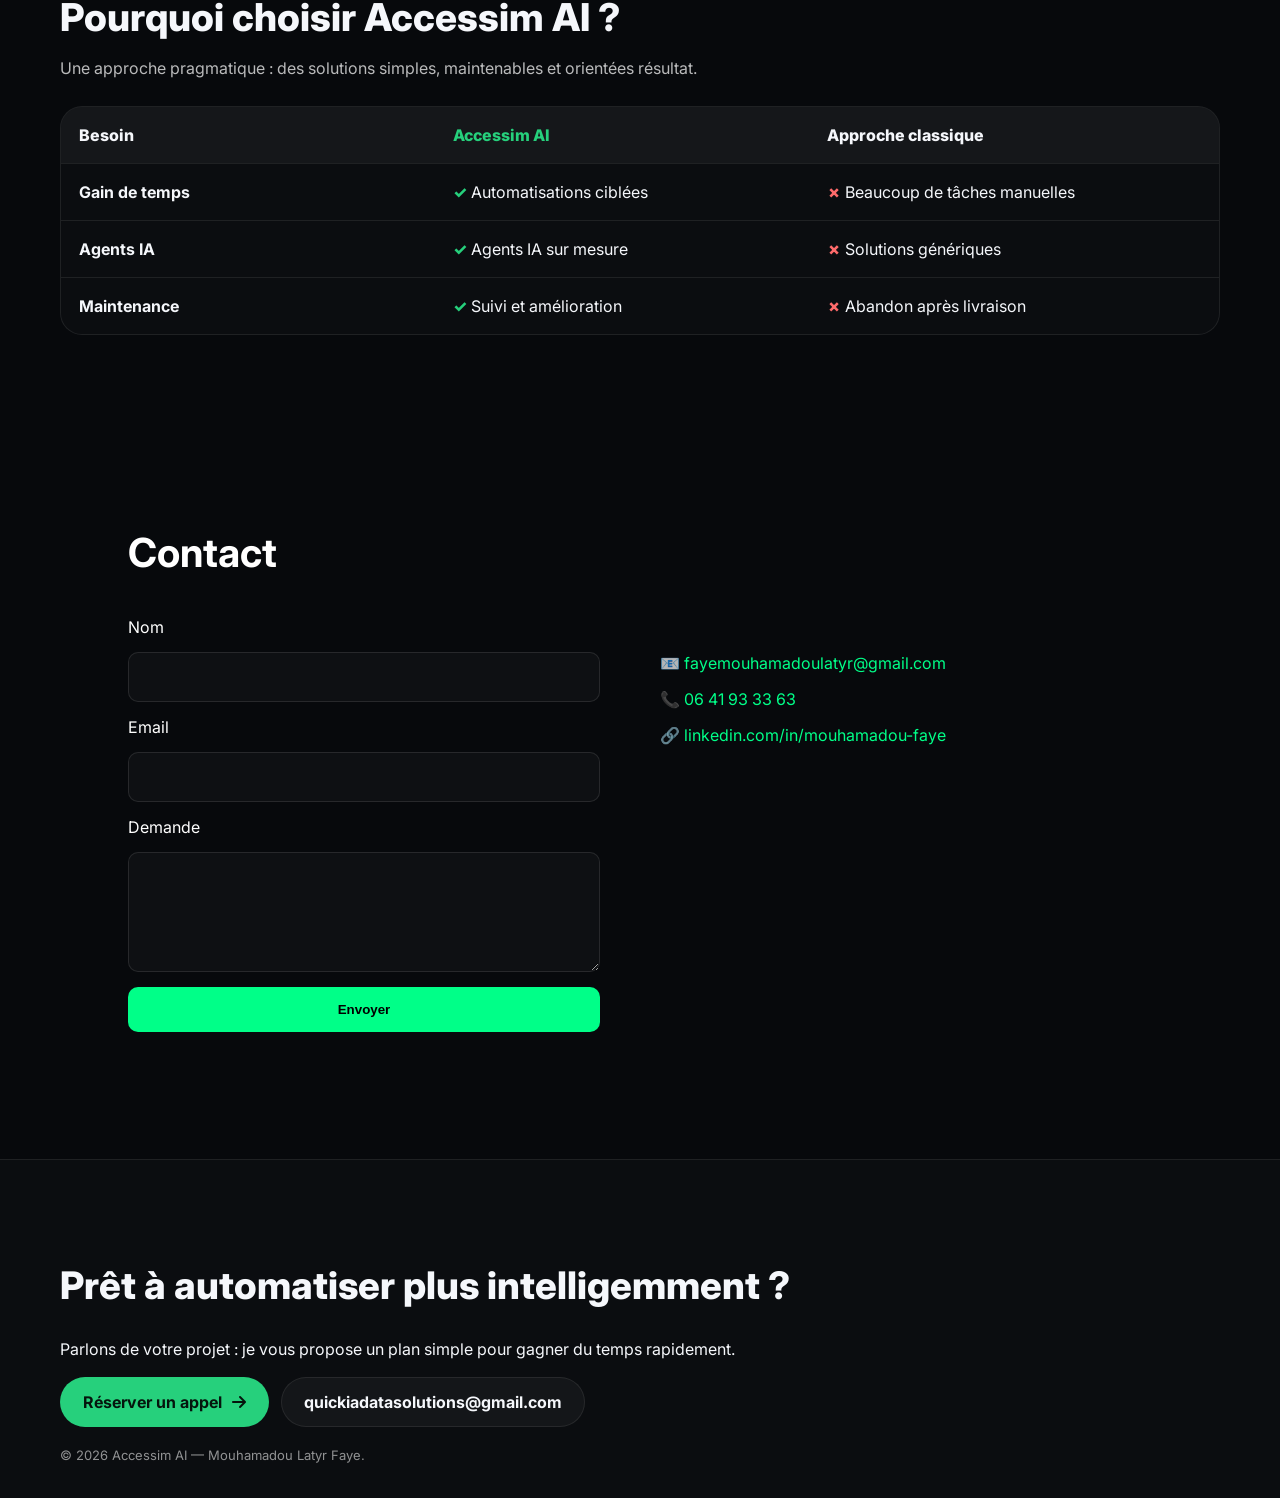
==== commit 97494ab8: "linkdin" ====
--- a/index.html
+++ b/index.html
@@ -406,7 +406,7 @@
   </p>
 
   <p>🔗 
-    <a href="https://linkedin.com/in/mouhamadou-faye" target="_blank">
+    <a href="https://www.linkedin.com/in/m-latyr-faye-28b513122/" target="_blank">
       linkedin.com/in/mouhamadou-faye
     </a>
   </p>
